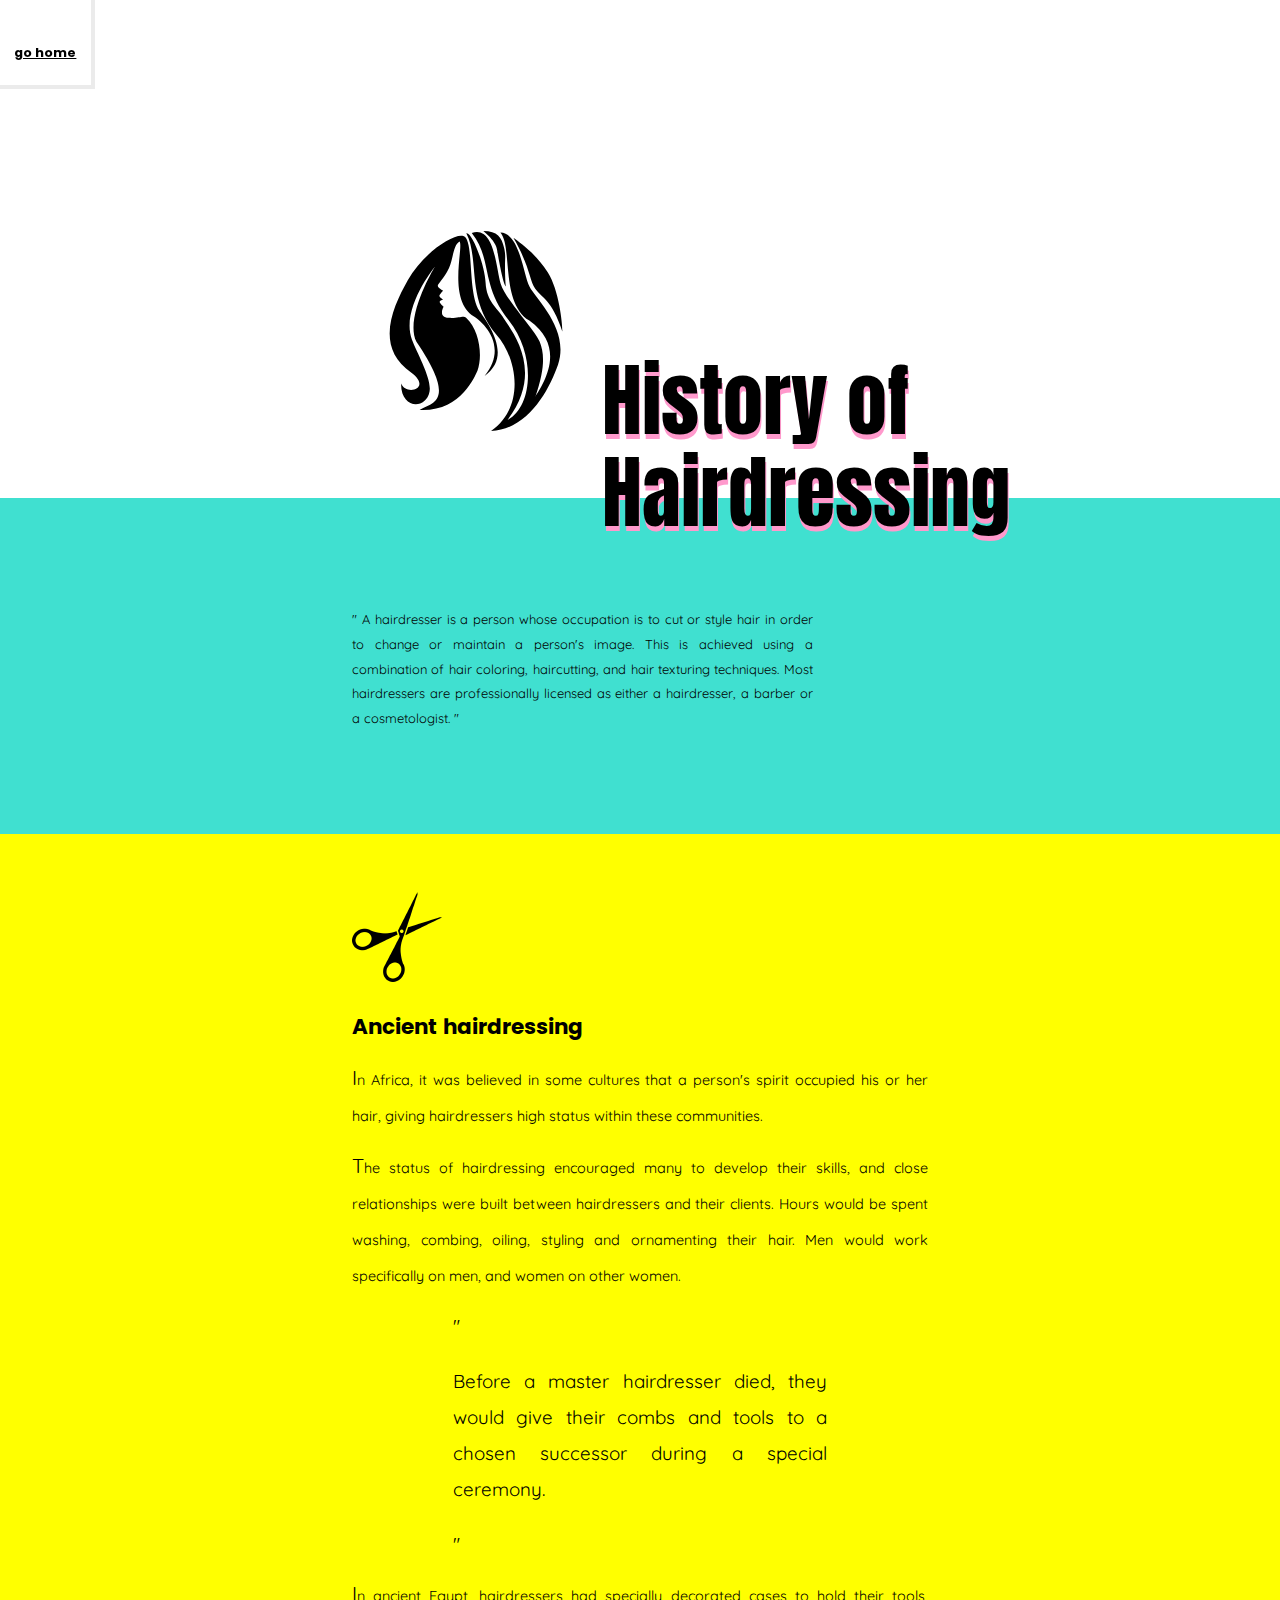
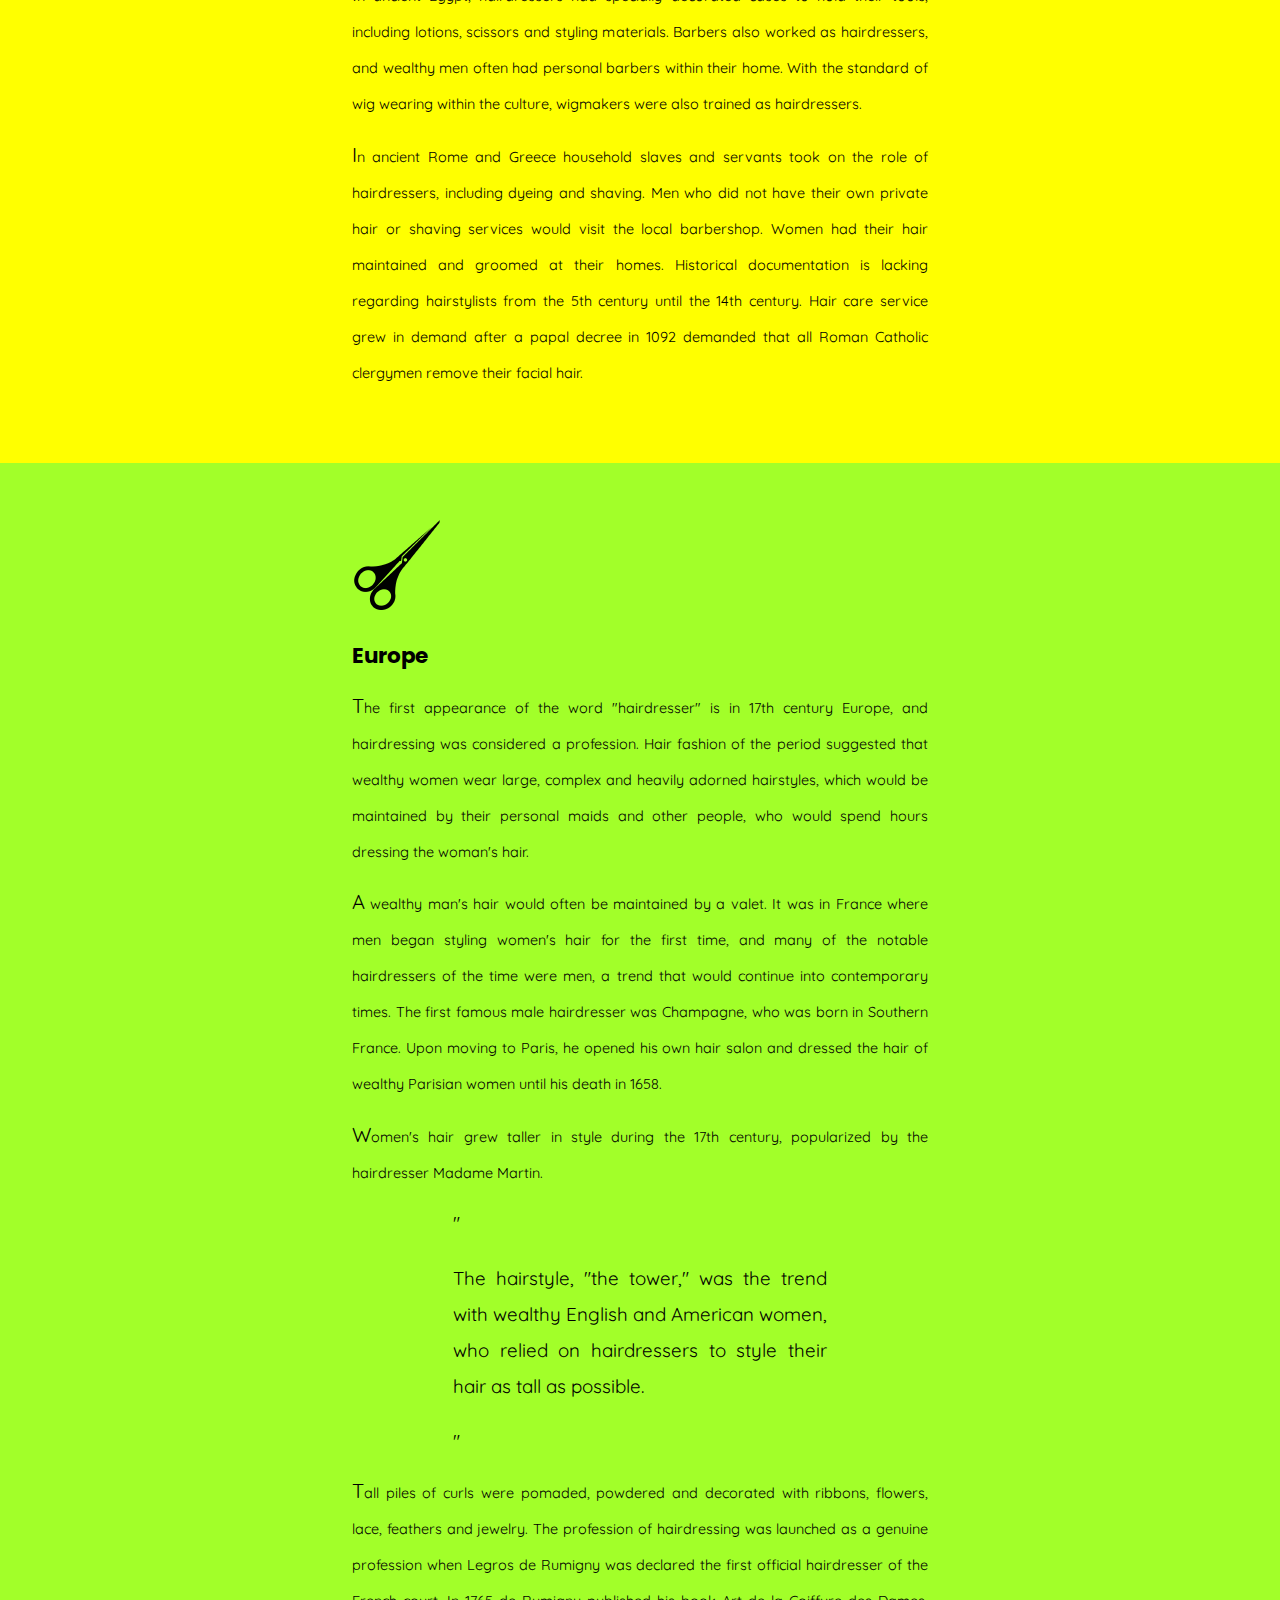
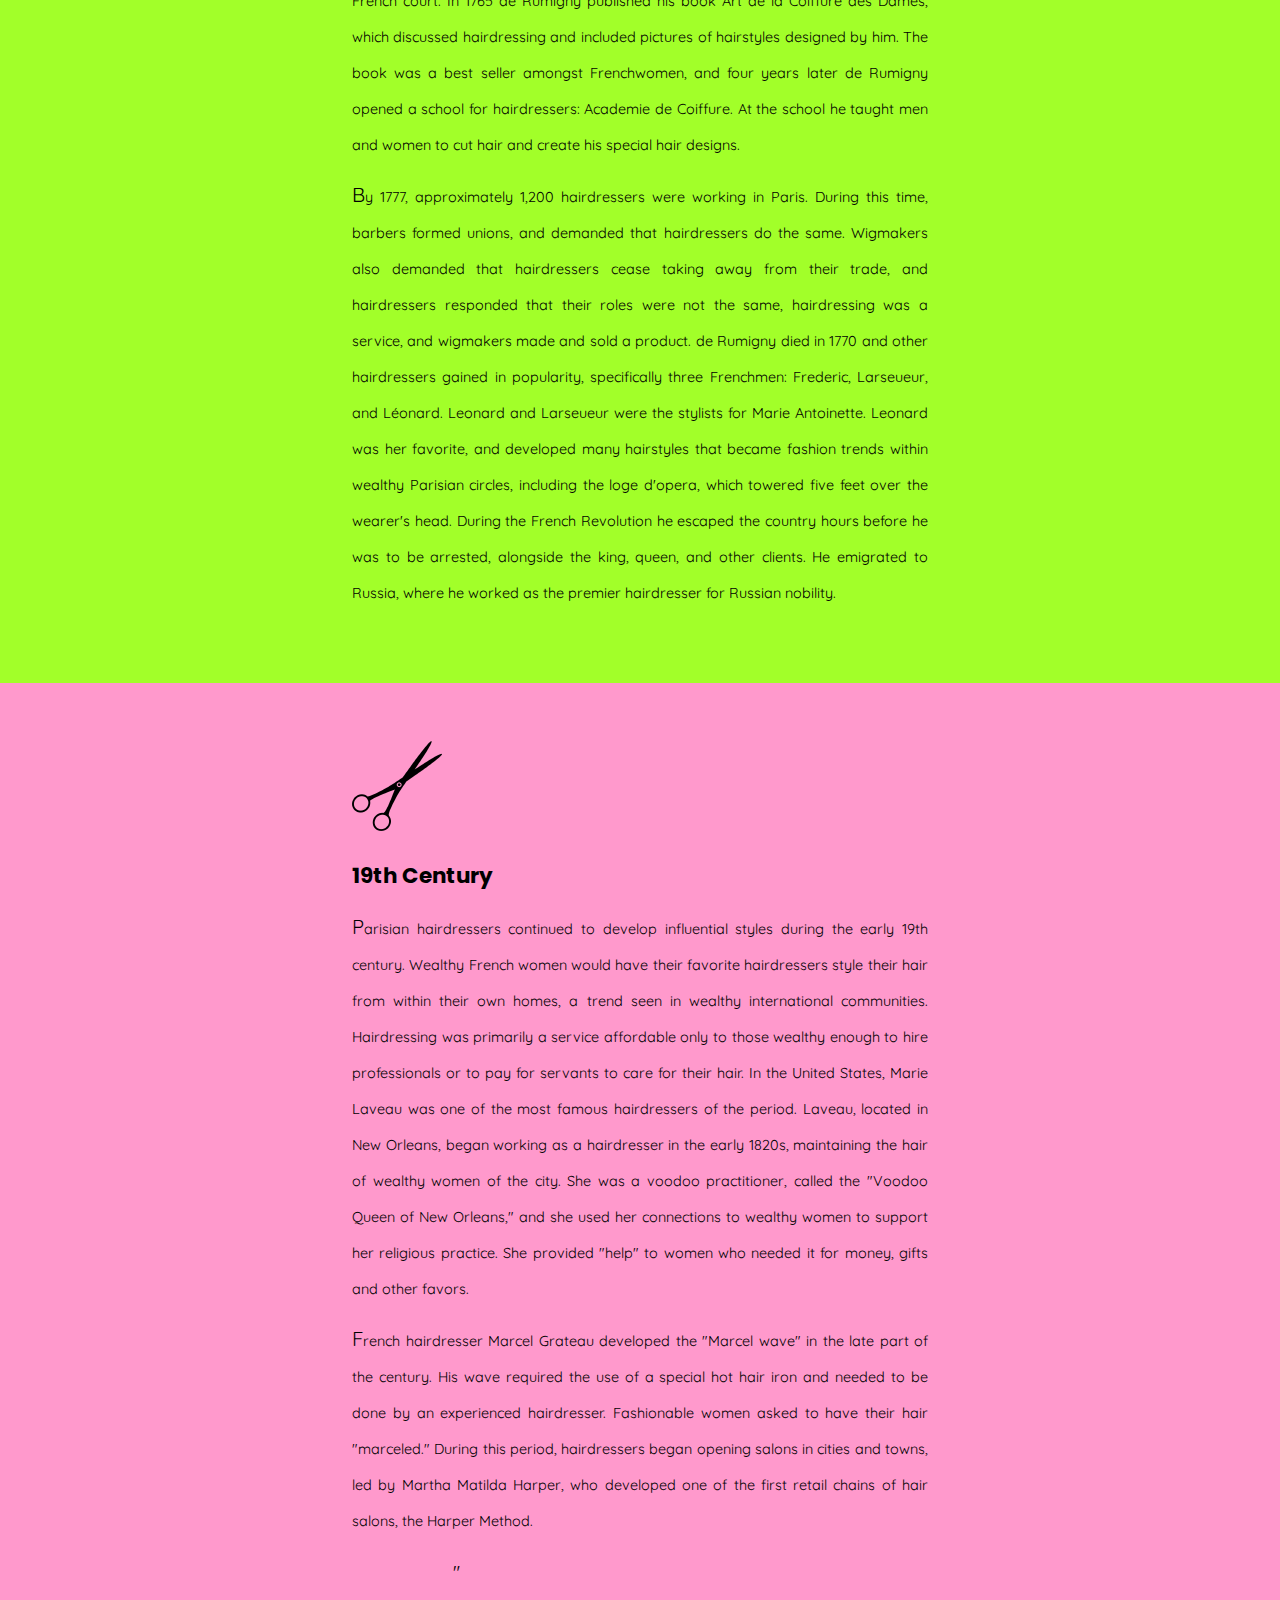
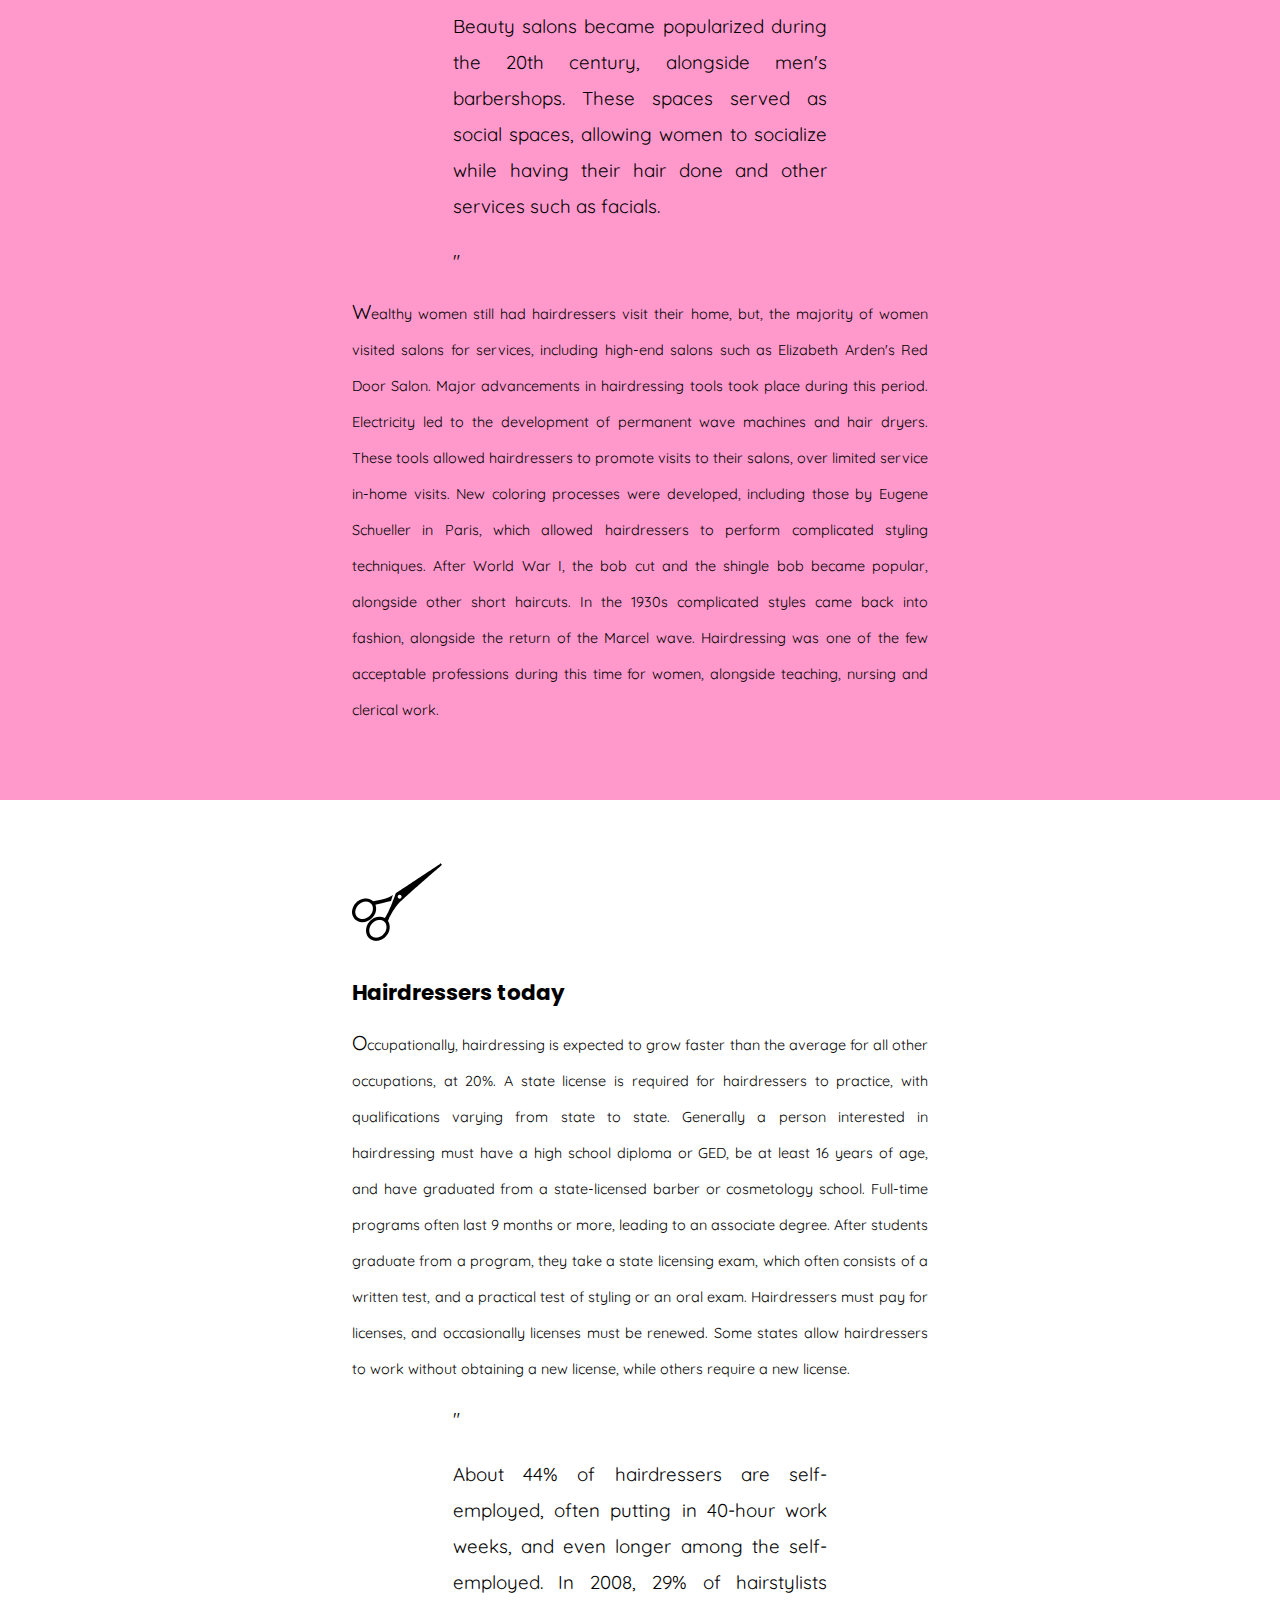
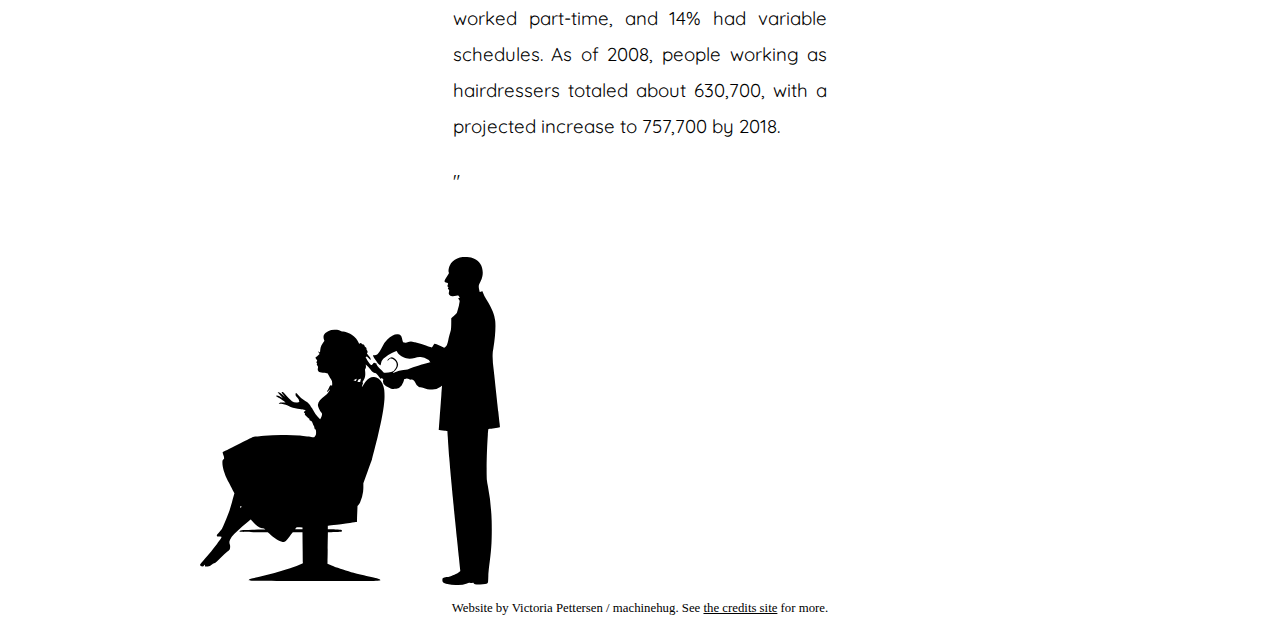
==== index.html @ df70d820 "Added entire project. I'll edit it later." ====
<!DOCTYPE html>

<html lang="en">

<head>

    <link href="https://fonts.googleapis.com/css?family=Anton&display=swap" rel="stylesheet">
    <link href="https://fonts.googleapis.com/css?family=Quicksand&display=swap" rel="stylesheet">
    <link href="https://fonts.googleapis.com/css?family=Poppins&display=swap" rel="stylesheet">
    
    <meta name="description" content="An article about the History of Hairdressing, written by the hair salon la CUT.">
    <meta name="keywords" content="history of hairdressing, hairdresser, studio, salon, hairdressing, hair style, fashion hair, modern hair, la CUT hair salon">
    
    <meta charset="UTF-8">
    <meta name="viewport" content="width=device-width, initial-scale=1.0">
    <meta http-equiv="X-UA-Compatible" content="ie=edge">
    <meta name="author" content="la CUT hair salon">
          
    <title>History of Hairdressing by la CUT hair salon</title>
    
    <link rel="stylesheet" type="text/css" href="css/style.css">

</head>

<body>

    <nav class="wrapper-nav"> 
        <a href="index.html"><img class="nav-logo" src="img/laCUT_logo.svg" alt="la CUT logo">
            <div class="nav-logo-middle">
                <div class="nav-logo-txt"> go home</div>
            </div>
        </a>
    </nav>

    <header class="wrapper-header"> 
        <img class="header-img" src="img/woman-with-long-hair.svg" alt="image of a woman with long hair">
         <div class="header-title">History of<br />Hairdressing</div>
    </header>

    <div class="article-about-bg">
        <article class="wrapper-article-about">
            <p class="article-about-content">
                " A hairdresser is a person whose occupation is to cut or style hair in order to change or maintain a
                person's image. This is achieved using a combination of hair coloring, haircutting, and hair texturing
                techniques. Most hairdressers are professionally licensed as either a hairdresser, a barber or a
                cosmetologist. " 
            </p>
        </article>
    </div>

    <div class="article-ancient-bg">
        <article class="wrapper-article-ancient">
            <img class="article-img-left" src="img/open-scissors.png" alt="image of open scissors">
            <h1>Ancient hairdressing</h1>
            <p>
                In Africa, it was believed in some cultures that a person's spirit occupied his or her hair, giving hairdressers
                high status within these communities.
            </p>
            <p>
                The status of hairdressing encouraged many to develop their skills, and close relationships were built between
                hairdressers and their clients. Hours would be spent washing, combing, oiling, styling and ornamenting their hair.
                Men would work specifically on men, and women on other women.
            </p>
            <blockquote>
                "
                </p>
                    Before a master hairdresser died, they would give their combs and tools to a chosen successor during a special
                    ceremony.
                </p>
                "
            </blockquote>
            <p>
                In ancient Egypt, hairdressers had specially decorated cases to hold their tools, including lotions, scissors and
                styling materials. Barbers also worked as hairdressers, and wealthy men often had personal barbers within their home.
                With the standard of wig wearing within the culture, wigmakers were also trained as hairdressers.
            </p>
            <p>
                In ancient Rome and Greece household slaves and servants took on the role of hairdressers, including dyeing and
                shaving. Men who did not have their own private hair or shaving services would visit the local barbershop. Women
                had their hair maintained and groomed at their homes.
                Historical documentation is lacking regarding hairstylists from the 5th century until the 14th century.
                Hair care service grew in demand after a papal decree in 1092 demanded that all Roman Catholic clergymen remove
                their facial hair.
            </p>
        </article>
    </div>

    <div class="article-europe-bg">
        <article class="wrapper-article-europe">
            <img class="article-img-left" src="img/closed-scissors.png" alt="image of closed scissors">
            <h1>Europe</h1>
            <p> 
                The first appearance of the word "hairdresser" is in 17th century Europe, and hairdressing was considered a
                profession. Hair fashion of the period suggested that wealthy women wear large, complex and heavily adorned
                hairstyles, which would be maintained by their personal maids and other people, who would spend hours dressing the
                woman's hair.
            </p>
            <p>
                A wealthy man's hair would often be maintained by a valet. It was in France where men began styling women's hair for
                the first time, and many of the notable hairdressers of the time were men, a trend that would continue into
                        contemporary times. The first famous male hairdresser was Champagne, who was born in Southern France. Upon moving
                to Paris, he opened his own hair salon and dressed the hair of wealthy Parisian women until his death in 1658.
            </p>
            <p>
                Women's hair grew taller in style during the 17th century, popularized by the hairdresser Madame Martin.
            </p>
            <blockquote>
                "
                </p>
                    The hairstyle, "the tower," was the trend with wealthy English and American women, who relied on
                    hairdressers to style their hair as tall as possible.
                </p>
                "
            </blockquote>
            <p>
                Tall piles of curls were pomaded, powdered and
                decorated with ribbons, flowers, lace, feathers and jewelry. The profession of hairdressing was
                launched
                as a genuine profession when Legros de Rumigny was declared the first official hairdresser of the
                French
                court. In 1765 de Rumigny published his book Art de la Coiffure des Dames, which discussed
                hairdressing
                and included pictures of hairstyles designed by him. The book was a best seller amongst Frenchwomen,
                and
                four years later de Rumigny opened a school for hairdressers: Academie de Coiffure. At the school he
                taught men and women to cut hair and create his special hair designs.
            </p>

             <p>
                By 1777, approximately 1,200 hairdressers were working in Paris. During this time, barbers formed
                unions, and demanded that hairdressers do the same. Wigmakers also demanded that hairdressers cease
                taking away from their trade, and hairdressers responded that their roles were not the same, hairdressing
                was a service, and wigmakers made and sold a product. de Rumigny died in 1770 and other hairdressers gained
                in popularity, specifically three Frenchmen: Frederic, Larseueur, and Léonard.
                Leonard and Larseueur were the stylists for Marie Antoinette. Leonard was her favorite, and developed
                many hairstyles that became fashion trends within wealthy Parisian circles, including the loge d'opera,
                which towered five feet over the wearer's head. During the French Revolution he escaped the country
                hours before he was to be arrested, alongside the king, queen, and other clients. He emigrated to Russia,
                where he worked as the premier hairdresser for Russian nobility.
            </p>
        </article>
    </div>

    <div class="article-19th-bg">
        <article class="wrapper-article-19th">
            <img class="article-img-left" src="img/open-scissors2.png" alt="image of open scissors">
            <h1>19th Century</h1>
            <p>
                Parisian hairdressers continued to develop influential styles during the early 19th century. Wealthy
                French women would have their favorite hairdressers style their hair from within their own homes, a
                trend seen in wealthy international communities. Hairdressing was primarily a service affordable only to
                those wealthy enough to hire professionals or to pay for servants to care for their hair. In the United
                States, Marie Laveau was one of the most famous hairdressers of the period. Laveau, located in New
                Orleans, began working as a hairdresser in the early 1820s, maintaining the hair of wealthy women of
                the city. She was a voodoo practitioner, called the "Voodoo Queen of New Orleans," and she used her
                connections to wealthy women to support her religious practice. She provided "help" to women who needed
                it for money, gifts and other favors.
            </p>
            <p>
                French hairdresser Marcel Grateau developed the "Marcel wave" in the late part of the century. His wave
                required the use of a special hot hair iron and needed to be done by an experienced hairdresser. Fashionable
                women asked to have their hair "marceled." During this period, hairdressers began opening salons in cities
                and towns, led by Martha Matilda Harper, who developed one of the first retail chains of hair salons, the
                Harper Method.
            </p>
            <blockquote>
                "
                </p>
                    Beauty salons became popularized during the 20th century, alongside men's barbershops. These spaces
                    served as social spaces, allowing women to socialize while having their hair done and other services
                    such as facials.
                </p>
                "
            </blockquote>
            <p>
                Wealthy women still had hairdressers visit their home, but, the majority of women visited salons for
                services, including high-end salons such as Elizabeth Arden's Red Door Salon. Major advancements in
                hairdressing tools took place during this period. Electricity led to the development of permanent wave
                machines and hair dryers. These tools allowed hairdressers to promote visits to their salons, over limited
                service in-home visits. New coloring processes were developed, including those by Eugene Schueller in
                Paris, which allowed hairdressers to perform complicated styling techniques. After World War I, the bob cut
                and the shingle bob became popular, alongside other short haircuts. In the 1930s complicated styles came
                back into fashion, alongside the return of the Marcel wave. Hairdressing was one of the few acceptable
                professions during this time for women, alongside teaching, nursing and clerical work.
            </p>
        </article>
    </div>

    <div class="article-today-bg">
        <article class="wrapper-article-today">
            <img class="article-img-left" src="img/closed-scissors2.png" alt="image of closed scissors">
            <h1>Hairdressers today</h1>
            <p>
                Occupationally, hairdressing is expected to grow faster than the average for all other occupations, at
                20%. A state license is required for hairdressers to practice, with qualifications varying from state to
                state. Generally a person interested in hairdressing must have a high school diploma or GED, be at least
                16 years of age, and have graduated from a state-licensed barber or cosmetology school.
                Full-time programs often last 9 months or more, leading to an associate degree. After students graduate
                from a program, they take a state licensing exam, which often consists of a written test, and a practical
                test of styling or an oral exam. Hairdressers must pay for licenses, and occasionally licenses must be
                renewed. Some states allow hairdressers to work without obtaining a new license, while others require a
                new license.
            </p>
            <blockquote>
                "
                </p>
                    About 44% of hairdressers are self-employed, often putting in 40-hour work weeks, and even longer
                    among the self-employed. In 2008, 29% of hairstylists worked part-time, and 14% had variable
                    schedules. As of 2008, people working as hairdressers totaled about 630,700, with a projected increase
                    to 757,700 by 2018.
                </p>
                "
            </blockquote>
        </article>
    </div>

    <img class="bottom-img" src="img/hairdresser.svg" alt="image of a hairdresser and a woman getting their hair done">

    <div class="bottom-txt">
            Website by Victoria Pettersen / machinehug. See <a href="credits.html">the credits site</a> for more.
    </div>
        

</body>

</html>
---- css/style.css ----
body,
html { 
    margin: 0;
    padding: 0;
}


/*LOGO AND HEADER*/
.wrapper-nav {
    top: 0;
    position: fixed;
    border-right: solid rgb(235, 235, 235) 4px;
    border-bottom: solid rgb(235, 235, 235) 4px;
    background-color: white;
    padding: 0.9em;
    z-index: 1;
}

.nav-logo {
    opacity: 1;
    width: 3em;
    display: block;
    height: auto;
    transition: .5s ease;
    backface-visibility: hidden;
}

.wrapper-nav:hover .nav-logo {
    opacity: 0;
}

.nav-logo-middle {
    text-align: center;
    font-family: 'Poppins', sans-serif;
    font-weight: bolder;
    position: relative;
    top: 50%;
    left: 50%;
    opacity: 0;
    transition: ease-in-out .3s;
    transform: translate(-50%, -50%);
}

.wrapper-nav:hover .nav-logo-middle {
    opacity: 1;
}

.nav-logo-txt {
    font-size: 0.8em;
}

.wrapper-header {
    width: auto;
    height: 30em;
    background-color: white;
    position: relative;
}

.header-img {
    position: absolute;
    right: 55%;
    bottom: 14%;
}

.header-title {
    font-family: 'Anton', sans-serif;
    font-size: 5em;
    line-height: 115%;
    text-shadow: 1px 5px rgb(255, 153, 204);
    position: absolute;
    left: 47%;
    top: 70%;
}


/*ARTICLE*/
.wrapper-article-about,
.wrapper-article-ancient,
.wrapper-article-europe,
.wrapper-article-19th,
.wrapper-article-today {
    width: 45%;
    margin: 0 auto;
    padding: 4em;
    font-family: 'Quicksand', sans-serif;
    font-size: 0.9em;
    line-height: 2.5em;
    text-align: justify;
}

.article-about-bg {
    width: auto;
    height: 21em;
    background-color: turquoise;
}

.article-ancient-bg {
    width: auto;
    background-color: yellow;
}

.article-europe-bg {
    width: auto;
    background-color: rgb(162, 255, 41);
}

.article-19th-bg {
    width: auto;
    background-color: rgb(255, 153, 204);
}

.article-today-bg {
    width: auto;
    background-color: white;
}

blockquote {
    margin: 0 auto;
    font-size: 1.3em;
    width: 20em;
}

.article-about-content {
    width: 80%;
    font-size: 0.9em;
    top: 3em;
    position: relative;
    line-height: 190%;
}

h1 {
    font-family: 'Poppins', sans-serif;
    font-size: 1.5em;
}

p::first-letter {
    font-size: 1.4em;
}

.article-img-left:hover {
    animation: rotation 2s infinite linear;
}

@keyframes rotation {
    from {
      transform: rotate(0deg);
    }
    to {
      transform: rotate(359deg);
    }
}


/*BOTTOM*/
.bottom-img {
    margin-left: 200px;
}

.bottom-txt {
    text-align: center;
    bottom: 0;
    font-size: 0.8em;
    padding: 1em;
}

a {
    color: black;
}


/*DIFFERENT RESOLUTION. I'm not done with this yet.*/
@media(max-width: 768px) {

    header {
        display: inline-flex;
    }

    .wrapper-article-about,
    .wrapper-article-ancient,
    .wrapper-article-europe,
    .wrapper-article-19th,
    .wrapper-article-today,
    blockquote,
    p,
    h1,
    .article-about-content,
    .bottom-txt {
        width: auto;
    }

    .wrapper-nav, .bottom-img, .header-img {
        display: none;
    }

    .header-title {
        font-size: 4.5em;
    }

}
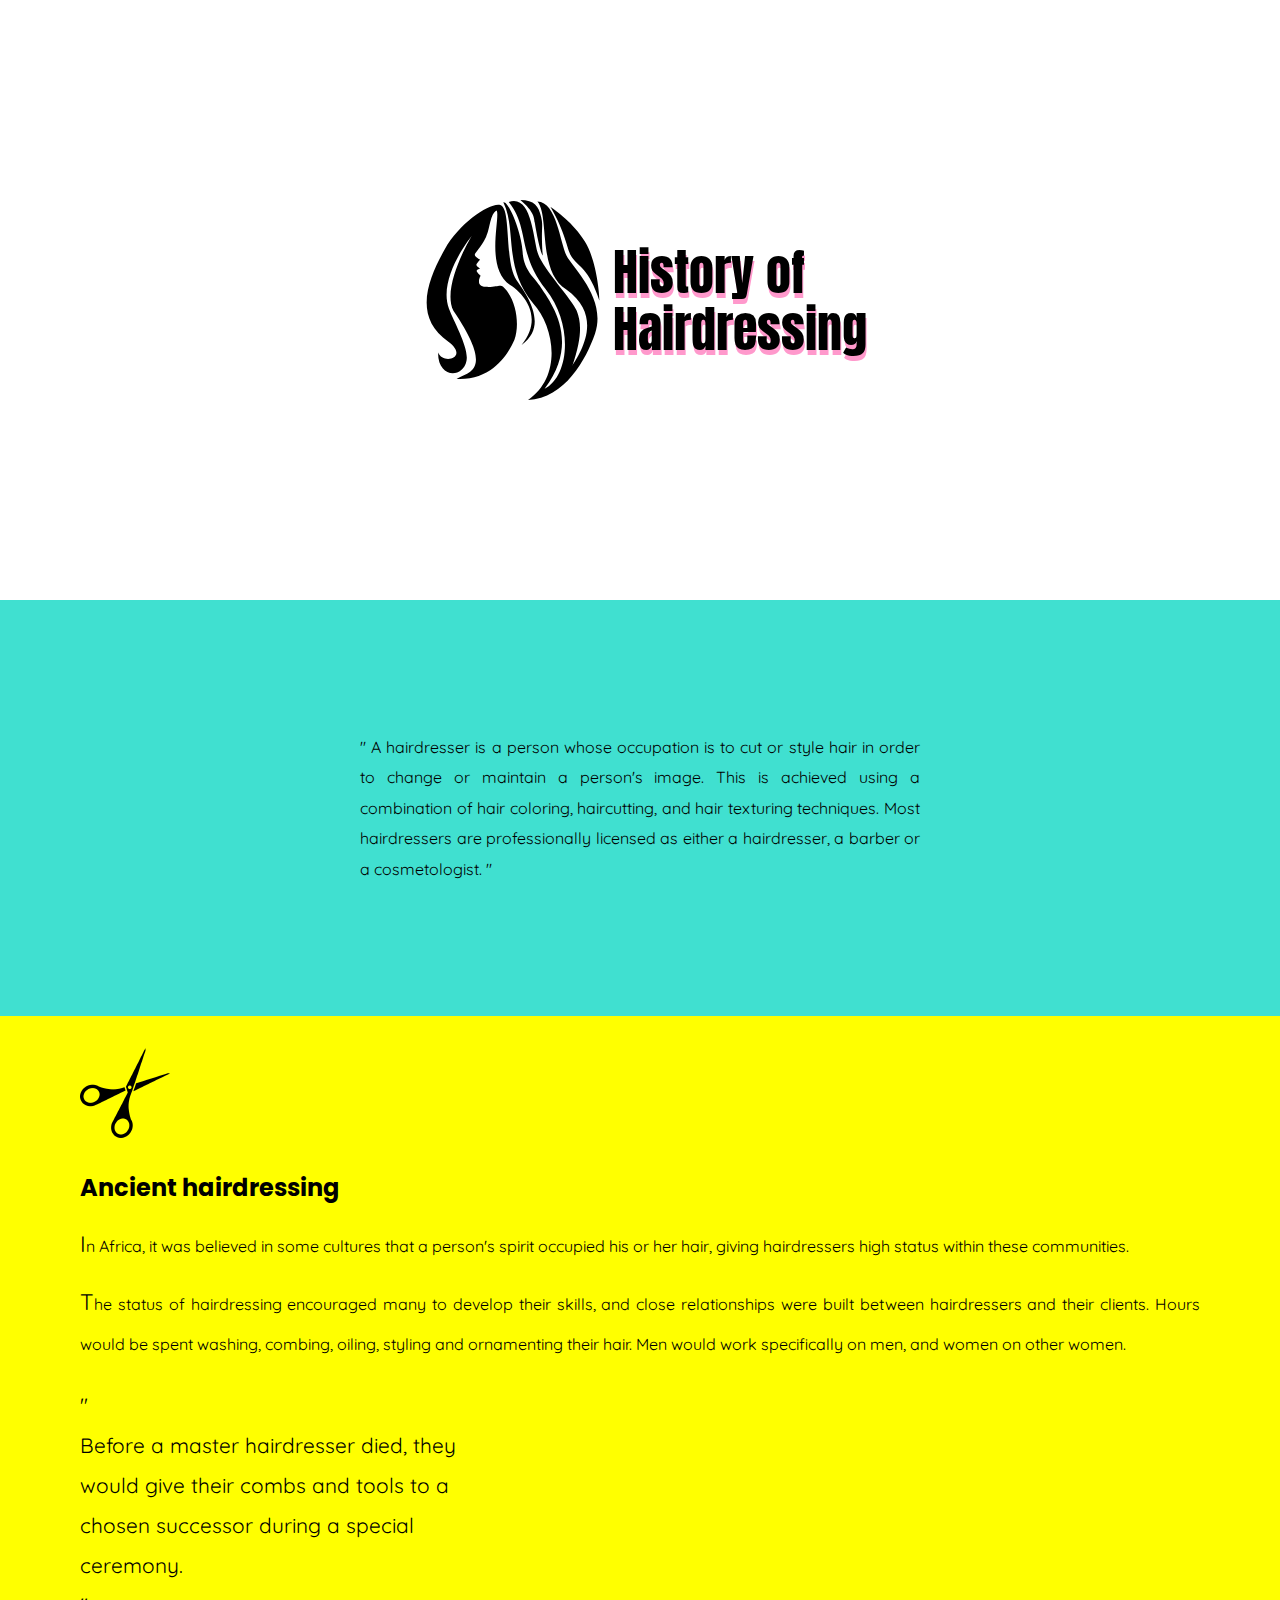
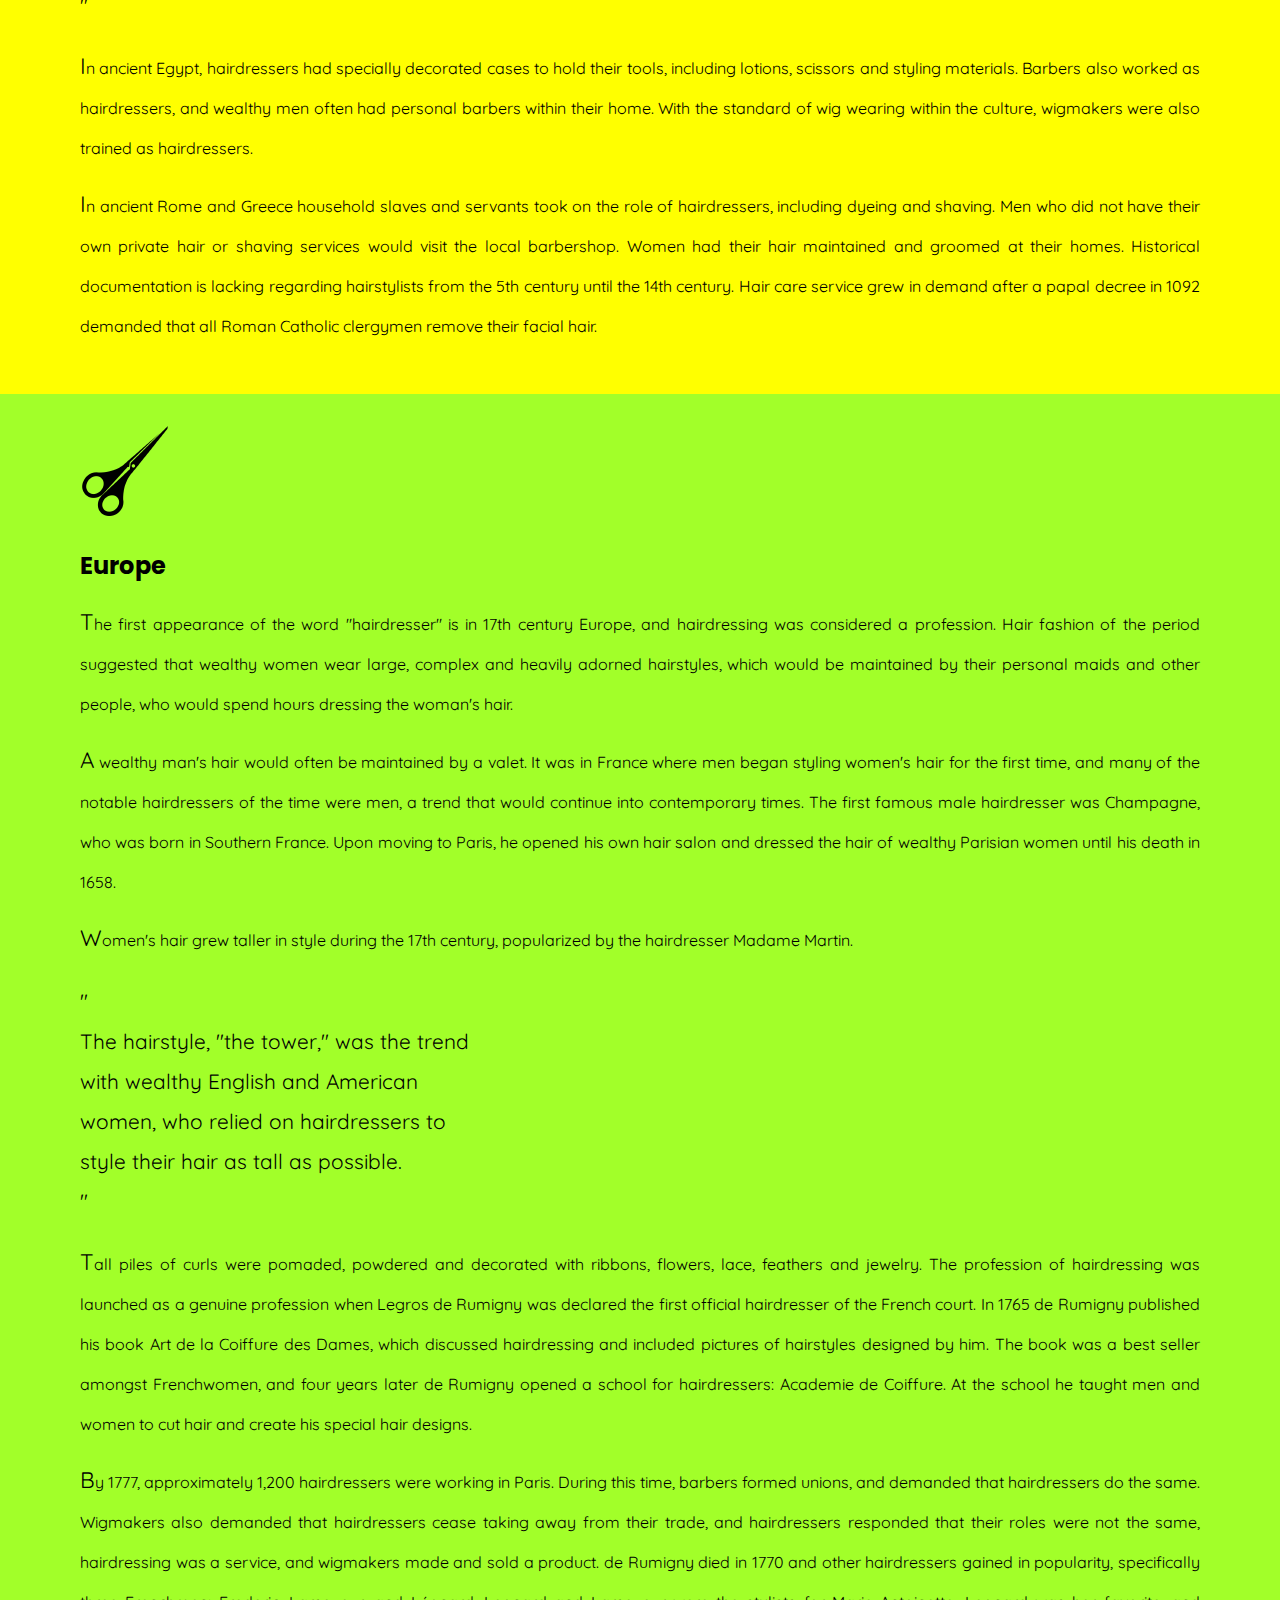
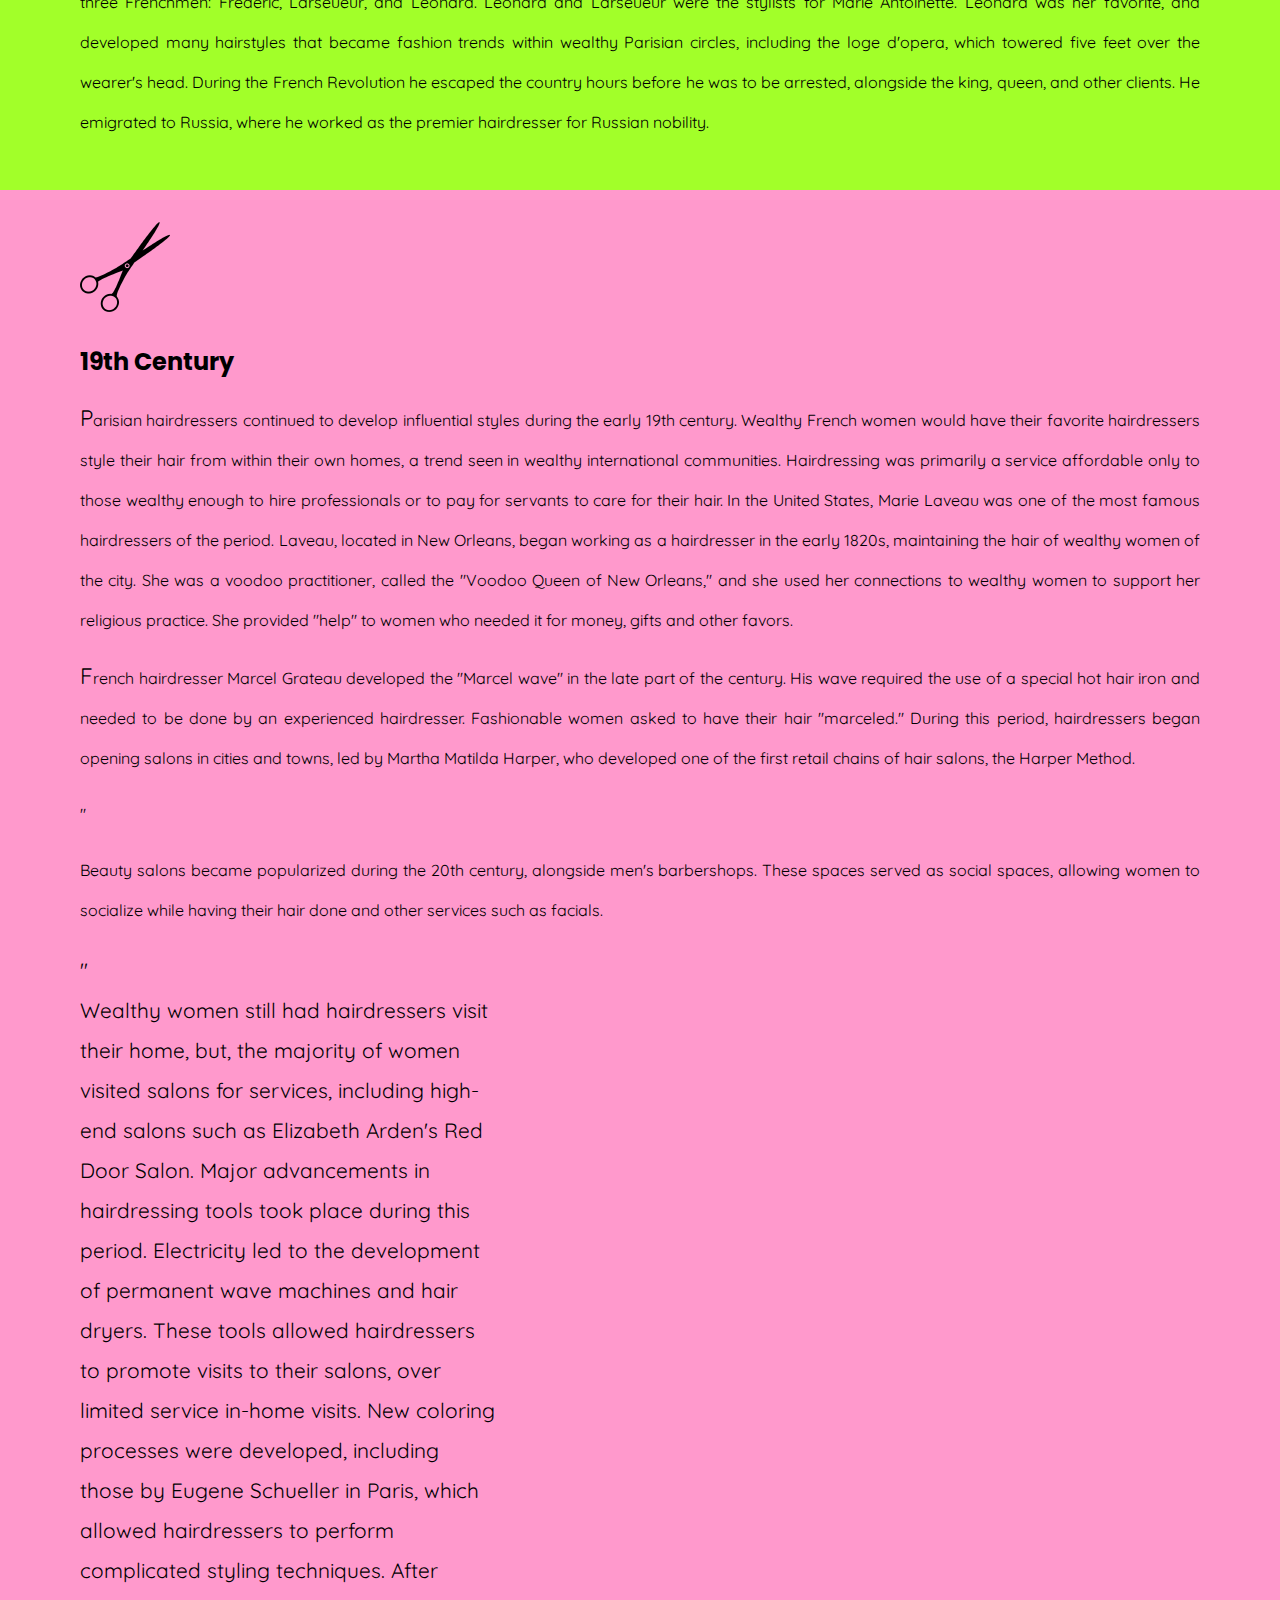
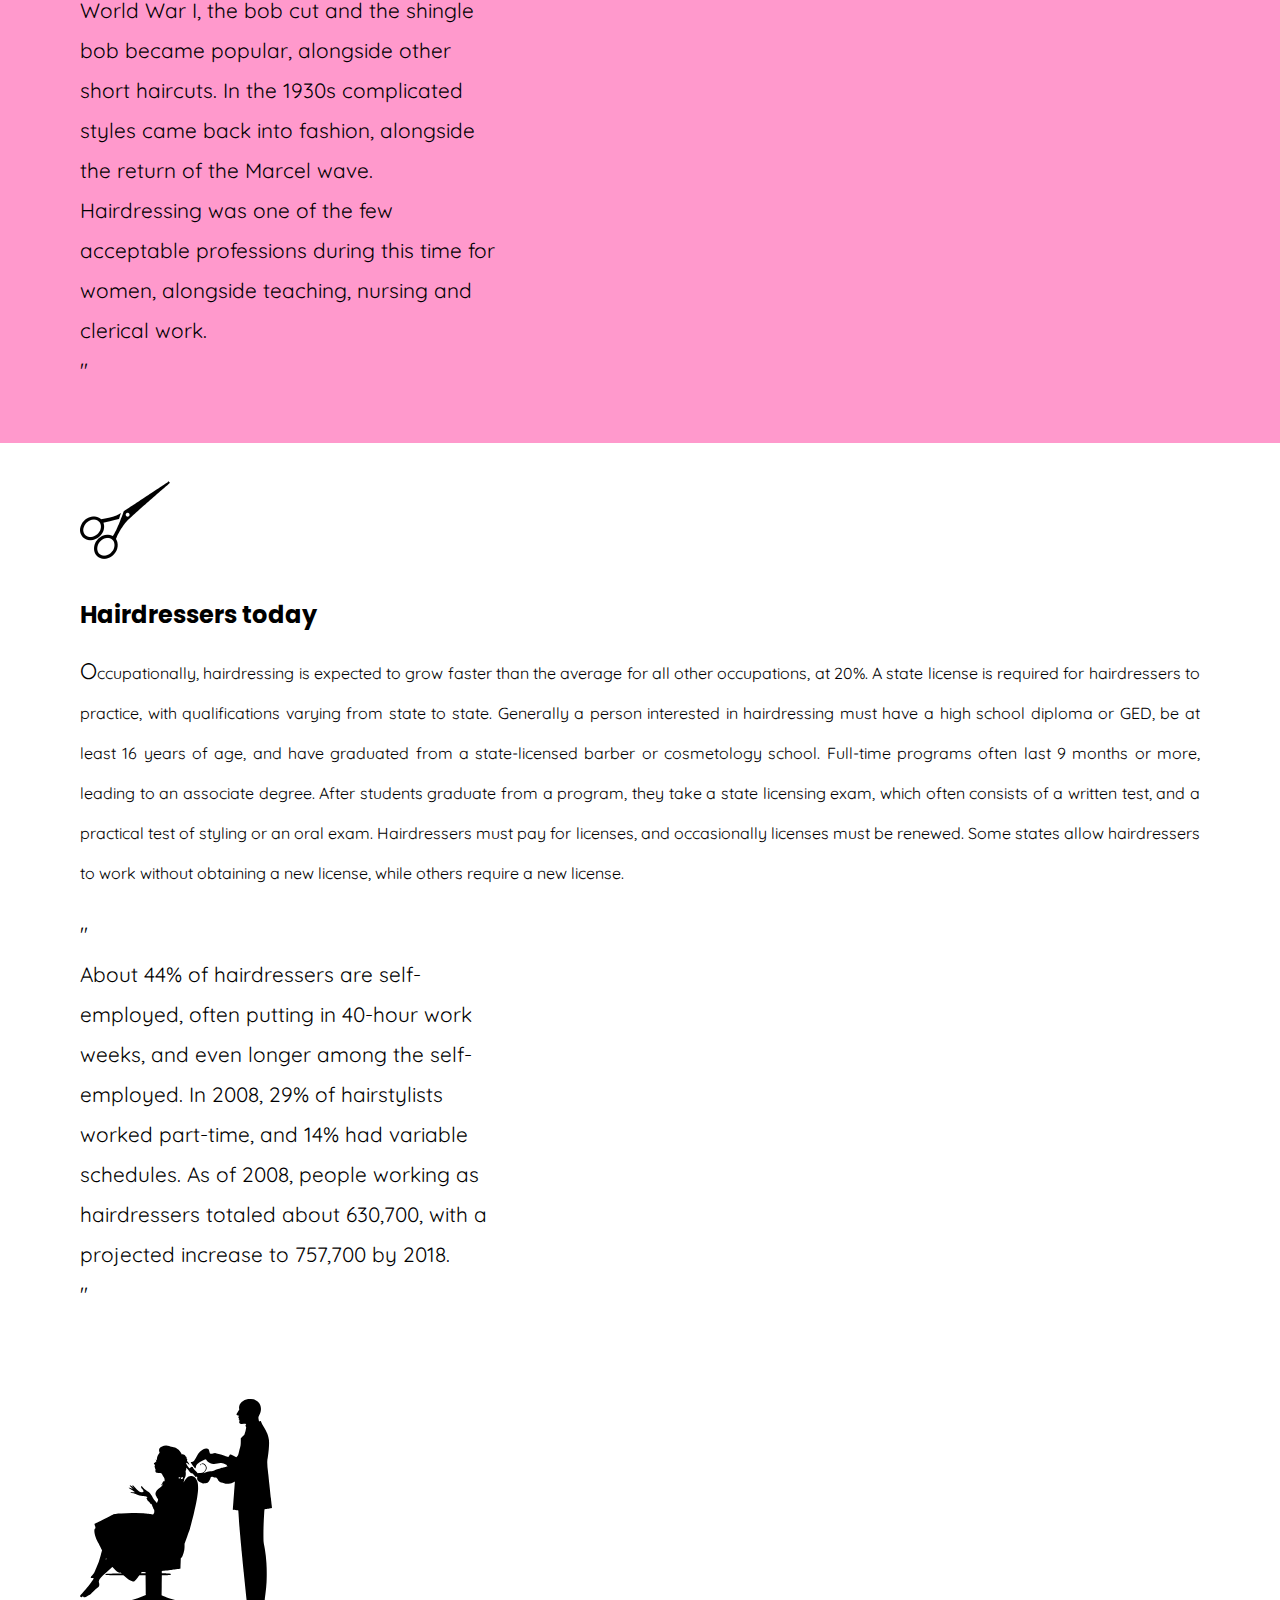
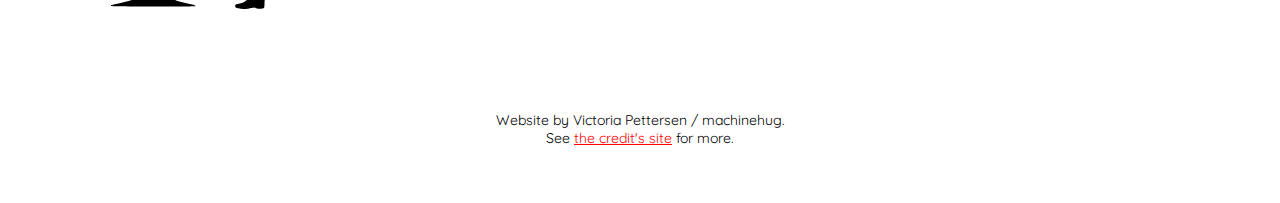
==== commit afde6a9f: "Re-design" ====
--- a/index.html
+++ b/index.html
@@ -1,117 +1,110 @@
 <!DOCTYPE html>
-
 <html lang="en">
 
 <head>
 
-    <link href="https://fonts.googleapis.com/css?family=Anton&display=swap" rel="stylesheet">
-    <link href="https://fonts.googleapis.com/css?family=Quicksand&display=swap" rel="stylesheet">
-    <link href="https://fonts.googleapis.com/css?family=Poppins&display=swap" rel="stylesheet">
-    
-    <meta name="description" content="An article about the History of Hairdressing, written by the hair salon la CUT.">
-    <meta name="keywords" content="history of hairdressing, hairdresser, studio, salon, hairdressing, hair style, fashion hair, modern hair, la CUT hair salon">
-    
     <meta charset="UTF-8">
     <meta name="viewport" content="width=device-width, initial-scale=1.0">
     <meta http-equiv="X-UA-Compatible" content="ie=edge">
-    <meta name="author" content="la CUT hair salon">
-          
-    <title>History of Hairdressing by la CUT hair salon</title>
-    
-    <link rel="stylesheet" type="text/css" href="css/style.css">
+    <meta name="description" content="An article about the History of Hairdressing, written by the hair salon la CUT.">
+    <title>History of Hairdressing</title>
+    <link rel="stylesheet" href="css/styles.css">
 
 </head>
 
 <body>
 
-    <nav class="wrapper-nav"> 
-        <a href="index.html"><img class="nav-logo" src="img/laCUT_logo.svg" alt="la CUT logo">
-            <div class="nav-logo-middle">
-                <div class="nav-logo-txt"> go home</div>
-            </div>
-        </a>
-    </nav>
-
-    <header class="wrapper-header"> 
+    <header class="wrapper-header">
         <img class="header-img" src="img/woman-with-long-hair.svg" alt="image of a woman with long hair">
-         <div class="header-title">History of<br />Hairdressing</div>
+        <div class="header-title-wrapper">
+            <div class="header-title">History of <br />Hairdressing</div>
+        </div>
     </header>
 
     <div class="article-about-bg">
-        <article class="wrapper-article-about">
+        <article class="wrapper-article wrapper-article-about">
             <p class="article-about-content">
                 " A hairdresser is a person whose occupation is to cut or style hair in order to change or maintain a
                 person's image. This is achieved using a combination of hair coloring, haircutting, and hair texturing
                 techniques. Most hairdressers are professionally licensed as either a hairdresser, a barber or a
-                cosmetologist. " 
-            </p>
-        </article>
-    </div>
-
+                cosmetologist. "
+            </p>
+        </article>
+    </div>
     <div class="article-ancient-bg">
-        <article class="wrapper-article-ancient">
+        <article class="wrapper-article wrapper-article-ancient">
             <img class="article-img-left" src="img/open-scissors.png" alt="image of open scissors">
             <h1>Ancient hairdressing</h1>
             <p>
-                In Africa, it was believed in some cultures that a person's spirit occupied his or her hair, giving hairdressers
+                In Africa, it was believed in some cultures that a person's spirit occupied his or her hair, giving
+                hairdressers
                 high status within these communities.
             </p>
             <p>
-                The status of hairdressing encouraged many to develop their skills, and close relationships were built between
-                hairdressers and their clients. Hours would be spent washing, combing, oiling, styling and ornamenting their hair.
+                The status of hairdressing encouraged many to develop their skills, and close relationships were built
+                between
+                hairdressers and their clients. Hours would be spent washing, combing, oiling, styling and ornamenting
+                their hair.
                 Men would work specifically on men, and women on other women.
             </p>
-            <blockquote>
-                "
-                </p>
-                    Before a master hairdresser died, they would give their combs and tools to a chosen successor during a special
-                    ceremony.
-                </p>
-                "
-            </blockquote>
-            <p>
-                In ancient Egypt, hairdressers had specially decorated cases to hold their tools, including lotions, scissors and
-                styling materials. Barbers also worked as hairdressers, and wealthy men often had personal barbers within their home.
+            <p class="quote">
+                " </br />
+                Before a master hairdresser died, they would give their combs and tools to a chosen successor during a
+                special ceremony. </br />
+                "
+            </p>
+            <p>
+                In ancient Egypt, hairdressers had specially decorated cases to hold their tools, including lotions,
+                scissors and
+                styling materials. Barbers also worked as hairdressers, and wealthy men often had personal barbers
+                within their home.
                 With the standard of wig wearing within the culture, wigmakers were also trained as hairdressers.
             </p>
             <p>
-                In ancient Rome and Greece household slaves and servants took on the role of hairdressers, including dyeing and
-                shaving. Men who did not have their own private hair or shaving services would visit the local barbershop. Women
+                In ancient Rome and Greece household slaves and servants took on the role of hairdressers, including
+                dyeing and
+                shaving. Men who did not have their own private hair or shaving services would visit the local
+                barbershop. Women
                 had their hair maintained and groomed at their homes.
                 Historical documentation is lacking regarding hairstylists from the 5th century until the 14th century.
-                Hair care service grew in demand after a papal decree in 1092 demanded that all Roman Catholic clergymen remove
+                Hair care service grew in demand after a papal decree in 1092 demanded that all Roman Catholic clergymen
+                remove
                 their facial hair.
             </p>
         </article>
     </div>
-
     <div class="article-europe-bg">
-        <article class="wrapper-article-europe">
+        <article class="wrapper-article wrapper-article-europe">
             <img class="article-img-left" src="img/closed-scissors.png" alt="image of closed scissors">
             <h1>Europe</h1>
-            <p> 
-                The first appearance of the word "hairdresser" is in 17th century Europe, and hairdressing was considered a
-                profession. Hair fashion of the period suggested that wealthy women wear large, complex and heavily adorned
-                hairstyles, which would be maintained by their personal maids and other people, who would spend hours dressing the
+            <p>
+                The first appearance of the word "hairdresser" is in 17th century Europe, and hairdressing was
+                considered a
+                profession. Hair fashion of the period suggested that wealthy women wear large, complex and heavily
+                adorned
+                hairstyles, which would be maintained by their personal maids and other people, who would spend hours
+                dressing the
                 woman's hair.
             </p>
             <p>
-                A wealthy man's hair would often be maintained by a valet. It was in France where men began styling women's hair for
-                the first time, and many of the notable hairdressers of the time were men, a trend that would continue into
-                        contemporary times. The first famous male hairdresser was Champagne, who was born in Southern France. Upon moving
-                to Paris, he opened his own hair salon and dressed the hair of wealthy Parisian women until his death in 1658.
+                A wealthy man's hair would often be maintained by a valet. It was in France where men began styling
+                women's hair for
+                the first time, and many of the notable hairdressers of the time were men, a trend that would continue
+                into
+                contemporary times. The first famous male hairdresser was Champagne, who was born in Southern France.
+                Upon moving
+                to Paris, he opened his own hair salon and dressed the hair of wealthy Parisian women until his death in
+                1658.
             </p>
             <p>
                 Women's hair grew taller in style during the 17th century, popularized by the hairdresser Madame Martin.
             </p>
-            <blockquote>
-                "
-                </p>
-                    The hairstyle, "the tower," was the trend with wealthy English and American women, who relied on
-                    hairdressers to style their hair as tall as possible.
-                </p>
-                "
-            </blockquote>
+            <p class="quote">
+                " </br />
+                The hairstyle, "the tower," was the trend with wealthy English and American women, who relied on
+                hairdressers to style their hair as tall as possible. </br />
+                "
+            </p>
             <p>
                 Tall piles of curls were pomaded, powdered and
                 decorated with ribbons, flowers, lace, feathers and jewelry. The profession of hairdressing was
@@ -125,24 +118,25 @@
                 four years later de Rumigny opened a school for hairdressers: Academie de Coiffure. At the school he
                 taught men and women to cut hair and create his special hair designs.
             </p>
-
-             <p>
+            <p>
                 By 1777, approximately 1,200 hairdressers were working in Paris. During this time, barbers formed
                 unions, and demanded that hairdressers do the same. Wigmakers also demanded that hairdressers cease
-                taking away from their trade, and hairdressers responded that their roles were not the same, hairdressing
-                was a service, and wigmakers made and sold a product. de Rumigny died in 1770 and other hairdressers gained
+                taking away from their trade, and hairdressers responded that their roles were not the same,
+                hairdressing
+                was a service, and wigmakers made and sold a product. de Rumigny died in 1770 and other hairdressers
+                gained
                 in popularity, specifically three Frenchmen: Frederic, Larseueur, and Léonard.
                 Leonard and Larseueur were the stylists for Marie Antoinette. Leonard was her favorite, and developed
                 many hairstyles that became fashion trends within wealthy Parisian circles, including the loge d'opera,
                 which towered five feet over the wearer's head. During the French Revolution he escaped the country
-                hours before he was to be arrested, alongside the king, queen, and other clients. He emigrated to Russia,
+                hours before he was to be arrested, alongside the king, queen, and other clients. He emigrated to
+                Russia,
                 where he worked as the premier hairdresser for Russian nobility.
             </p>
         </article>
     </div>
-
     <div class="article-19th-bg">
-        <article class="wrapper-article-19th">
+        <article class="wrapper-article wrapper-article-19th">
             <img class="article-img-left" src="img/open-scissors2.png" alt="image of open scissors">
             <h1>19th Century</h1>
             <p>
@@ -158,36 +152,39 @@
             </p>
             <p>
                 French hairdresser Marcel Grateau developed the "Marcel wave" in the late part of the century. His wave
-                required the use of a special hot hair iron and needed to be done by an experienced hairdresser. Fashionable
-                women asked to have their hair "marceled." During this period, hairdressers began opening salons in cities
-                and towns, led by Martha Matilda Harper, who developed one of the first retail chains of hair salons, the
+                required the use of a special hot hair iron and needed to be done by an experienced hairdresser.
+                Fashionable
+                women asked to have their hair "marceled." During this period, hairdressers began opening salons in
+                cities
+                and towns, led by Martha Matilda Harper, who developed one of the first retail chains of hair salons,
+                the
                 Harper Method.
             </p>
-            <blockquote>
-                "
-                </p>
-                    Beauty salons became popularized during the 20th century, alongside men's barbershops. These spaces
-                    served as social spaces, allowing women to socialize while having their hair done and other services
-                    such as facials.
-                </p>
-                "
-            </blockquote>
-            <p>
+            "
+            </p>
+            Beauty salons became popularized during the 20th century, alongside men's barbershops. These spaces
+            served as social spaces, allowing women to socialize while having their hair done and other services
+            such as facials.
+            </p>
+            <p class="quote">
+                " </br />
                 Wealthy women still had hairdressers visit their home, but, the majority of women visited salons for
                 services, including high-end salons such as Elizabeth Arden's Red Door Salon. Major advancements in
                 hairdressing tools took place during this period. Electricity led to the development of permanent wave
-                machines and hair dryers. These tools allowed hairdressers to promote visits to their salons, over limited
+                machines and hair dryers. These tools allowed hairdressers to promote visits to their salons, over
+                limited
                 service in-home visits. New coloring processes were developed, including those by Eugene Schueller in
-                Paris, which allowed hairdressers to perform complicated styling techniques. After World War I, the bob cut
+                Paris, which allowed hairdressers to perform complicated styling techniques. After World War I, the bob
+                cut
                 and the shingle bob became popular, alongside other short haircuts. In the 1930s complicated styles came
                 back into fashion, alongside the return of the Marcel wave. Hairdressing was one of the few acceptable
-                professions during this time for women, alongside teaching, nursing and clerical work.
-            </p>
-        </article>
-    </div>
-
+                professions during this time for women, alongside teaching, nursing and clerical work. </br />
+                "
+            </p>
+        </article>
+    </div>
     <div class="article-today-bg">
-        <article class="wrapper-article-today">
+        <article class="wrapper-article wrapper-article-today">
             <img class="article-img-left" src="img/closed-scissors2.png" alt="image of closed scissors">
             <h1>Hairdressers today</h1>
             <p>
@@ -196,31 +193,33 @@
                 state. Generally a person interested in hairdressing must have a high school diploma or GED, be at least
                 16 years of age, and have graduated from a state-licensed barber or cosmetology school.
                 Full-time programs often last 9 months or more, leading to an associate degree. After students graduate
-                from a program, they take a state licensing exam, which often consists of a written test, and a practical
+                from a program, they take a state licensing exam, which often consists of a written test, and a
+                practical
                 test of styling or an oral exam. Hairdressers must pay for licenses, and occasionally licenses must be
                 renewed. Some states allow hairdressers to work without obtaining a new license, while others require a
                 new license.
             </p>
-            <blockquote>
-                "
-                </p>
-                    About 44% of hairdressers are self-employed, often putting in 40-hour work weeks, and even longer
-                    among the self-employed. In 2008, 29% of hairstylists worked part-time, and 14% had variable
-                    schedules. As of 2008, people working as hairdressers totaled about 630,700, with a projected increase
-                    to 757,700 by 2018.
-                </p>
-                "
-            </blockquote>
-        </article>
-    </div>
-
-    <img class="bottom-img" src="img/hairdresser.svg" alt="image of a hairdresser and a woman getting their hair done">
-
-    <div class="bottom-txt">
-            Website by Victoria Pettersen / machinehug. See <a href="credits.html">the credits site</a> for more.
-    </div>
-        
+            <p class="quote">
+                " </br />
+                About 44% of hairdressers are self-employed, often putting in 40-hour work weeks, and even longer
+                among the self-employed. In 2008, 29% of hairstylists worked part-time, and 14% had variable
+                schedules. As of 2008, people working as hairdressers totaled about 630,700, with a projected increase
+                to 757,700 by 2018. </br />
+                "
+            </p>
+
+            <img class="bottom-img" src="img/hairdresser.svg" alt="image of a hairdresser and a woman getting their hair done">
+
+        </article>
+
+    </div>
+
+    <footer>
+        Website by Victoria Pettersen / machinehug. <br />
+        See <a href="credits.html">the credit's site</a> for more.
+    </footer>
+
 
 </body>
 
-</html>
+</html>--- a/css/styles.css
+++ b/css/styles.css
@@ -0,0 +1,138 @@
+/*By Victoria Charlotte Pettersen > github.com/machinehug & machinehug.com*/
+
+/* ==========================================================================
+   GLOBAL
+   ==========================================================================*/
+
+@import url('https://fonts.googleapis.com/css?family=Anton&display=swap');
+@import url('https://fonts.googleapis.com/css?family=Quicksand&display=swap');
+@import url('https://fonts.googleapis.com/css?family=Poppins&display=swap');
+
+html,
+body {
+    margin: 0;
+    padding: 0;
+}
+
+html {
+    font-size: 62.5%;
+    font-family: 'Quicksand', sans-serif;
+    scroll-behavior: smooth;
+    height: 100%;
+    width: 100%;
+}
+
+/* ==========================================================================
+      HEADER & NAV
+      ==========================================================================*/
+
+.wrapper-header {
+    width: 100%;
+    height: auto;
+    display: flex;
+    flex-flow: row wrap;
+    justify-content: center;
+    padding: 20em 0;
+}
+
+.header-title-wrapper {
+    display: flex;
+    align-items: center;
+}
+
+.header-title {
+    font-family: 'Anton', sans-serif;
+    font-size: 5em;
+    line-height: 115%;
+    text-shadow: 1px 5px rgb(255, 153, 204);
+}
+
+/* ==========================================================================
+      ARTICLES
+      ==========================================================================*/
+
+.wrapper-article {
+    max-width: 70em;
+    margin: 0 auto;
+    padding: 2em;
+    font-family: 'Quicksand', sans-serif;
+    font-size: 1.6em;
+    line-height: 2.5em;
+    text-align: justify;
+}
+
+h1 {
+    font-family: 'Poppins', sans-serif;
+    font-size: 1.5em;
+}
+
+p::first-letter {
+    font-size: 1.4em;
+}
+
+.quote {
+    font-size: 1.3em;
+    max-width: 20em;
+    text-align: left;
+}
+
+.article-img-left:hover {
+    animation: rotation 2s infinite linear;
+}
+
+@keyframes rotation {
+    from {
+        transform: rotate(0deg);
+    }
+
+    to {
+        transform: rotate(359deg);
+    }
+}
+
+.article-about-bg {
+    background-color: turquoise;
+    padding: 10em 0;
+}
+
+.article-about-content {
+    font-size: 1em;
+    line-height: 190%;
+    margin: 0 auto;
+    max-width: 35em;
+}
+
+.article-ancient-bg {
+    background-color: yellow;
+}
+
+.article-europe-bg {
+    background-color: rgb(162, 255, 41);
+}
+
+.article-19th-bg {
+    background-color: rgb(255, 153, 204);
+}
+
+.article-today-bg {
+    background-color: white;
+}
+
+/* ==========================================================================
+      BOTTOM
+      ==========================================================================*/
+
+.bottom-img {
+    width: 12em;
+    padding-top: 4em;
+}
+
+footer {
+    font-size: 1.4em;
+    text-align: center;
+    padding: 4em 0;
+}
+
+footer a {
+    color: red;
+}